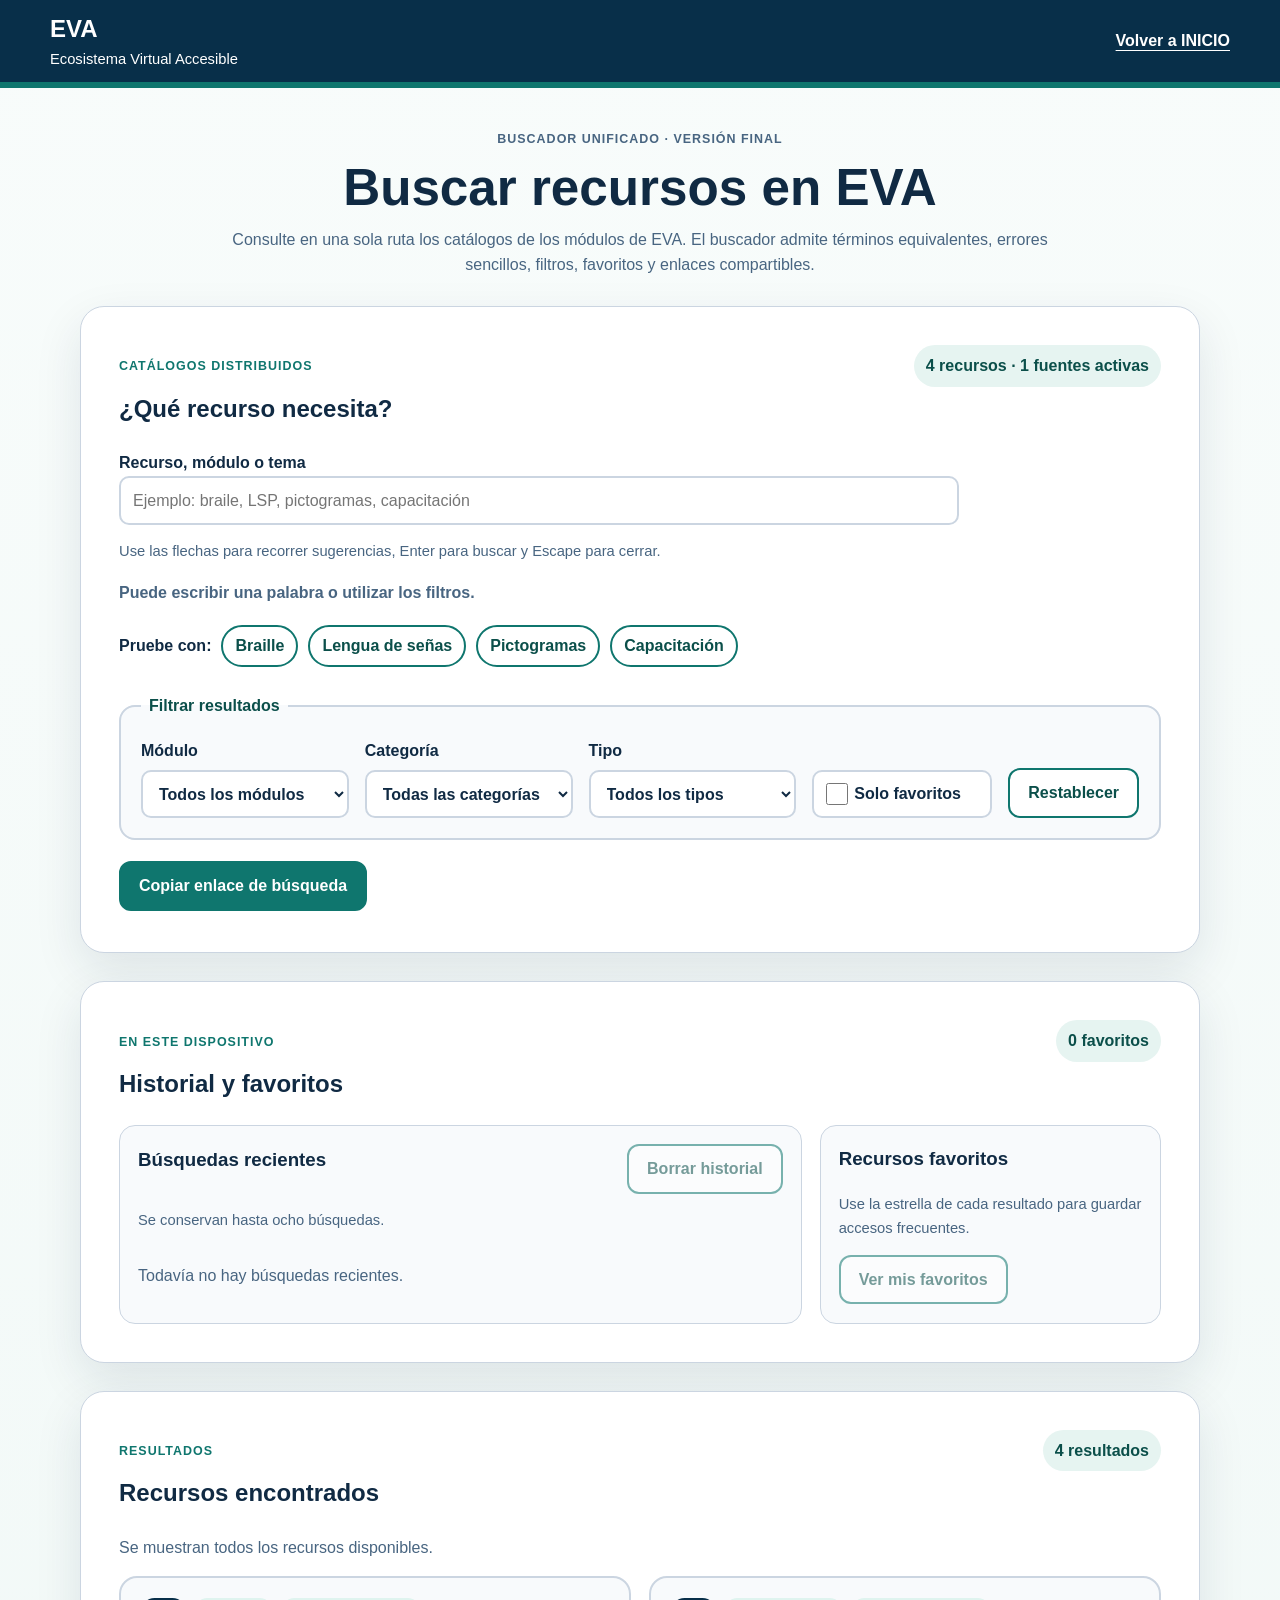
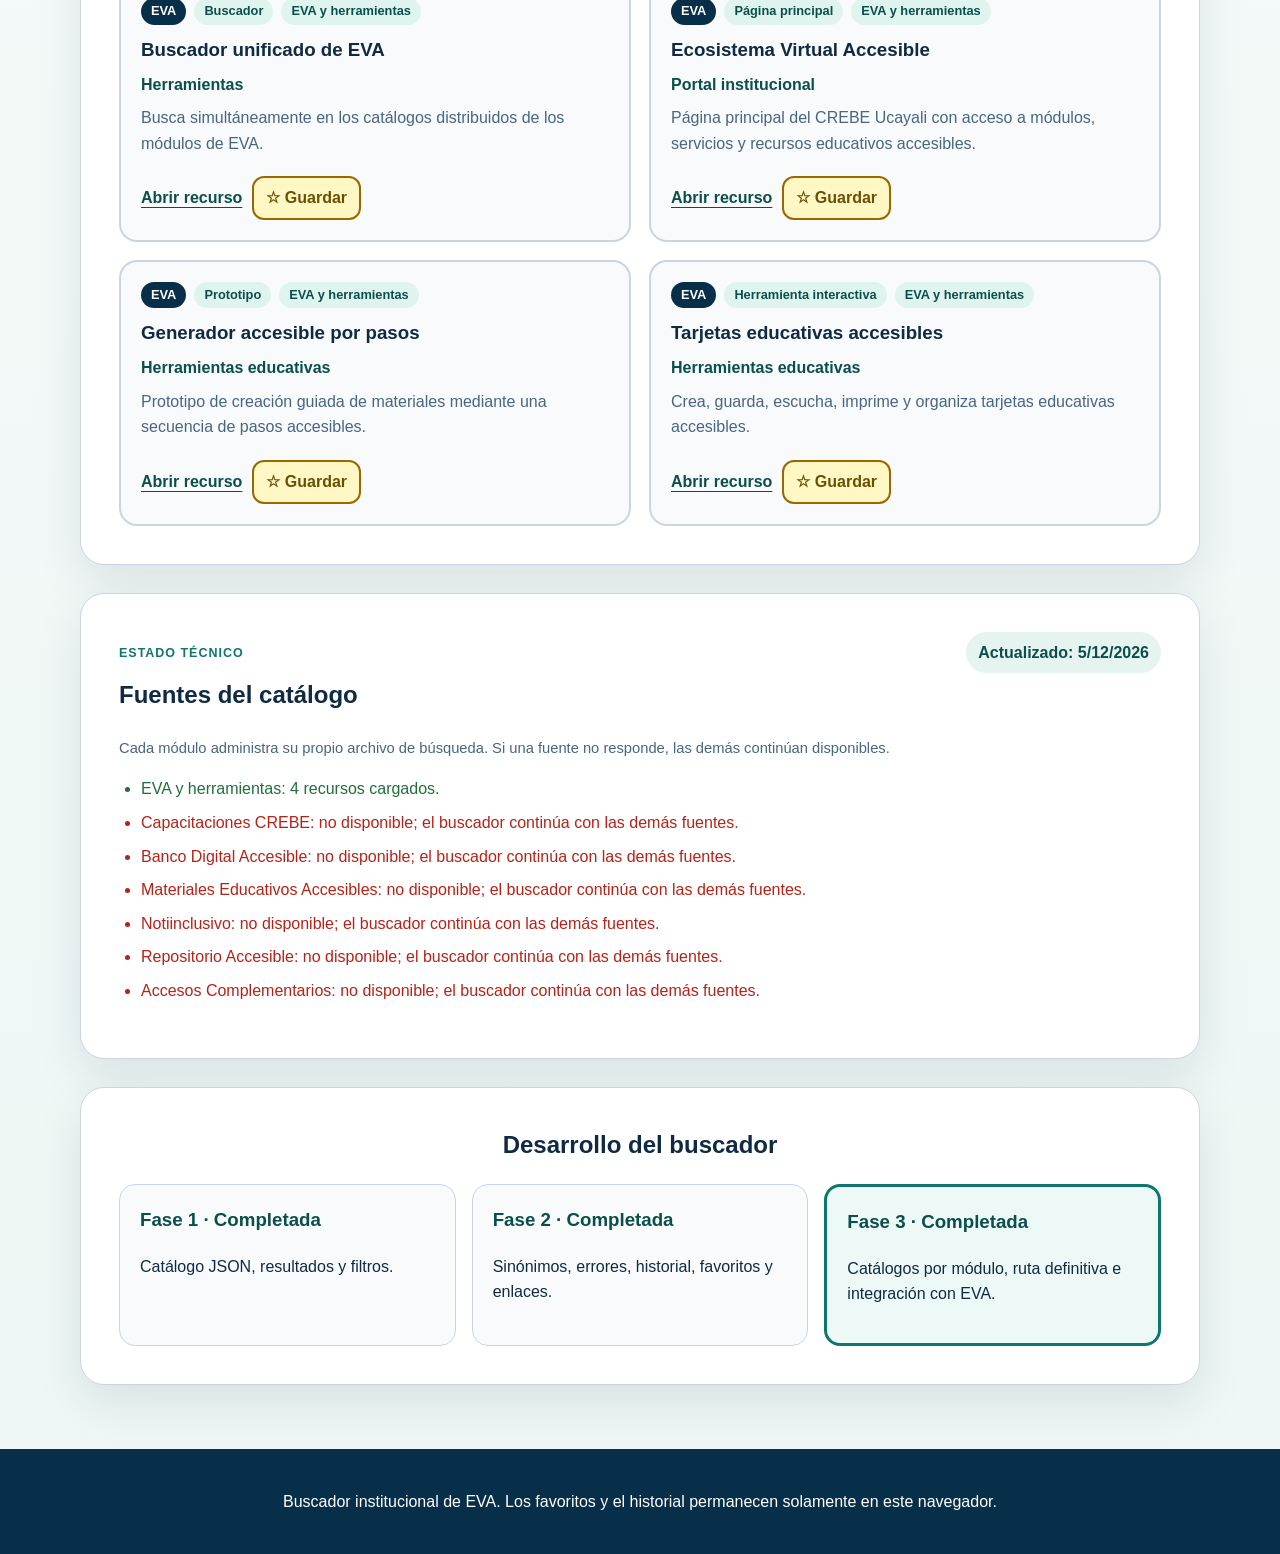
==== buscar/index.html @ 40ef4e11 "fix: refresh safe DOM search renderer" ====
<!DOCTYPE html>
<html lang="es">
<head>
  <meta charset="utf-8">
  <meta name="viewport" content="width=device-width, initial-scale=1">
  <title>Buscar recursos en EVA | CREBE Ucayali</title>
  <meta name="description" content="Buscador unificado y accesible de módulos, materiales, noticias, capacitaciones y recursos del Ecosistema Virtual Accesible.">
  <link rel="stylesheet" href="estilos.css?v=4">
</head>
<body>
  <a class="saltar" href="#contenido-principal">Saltar al contenido principal</a>
  <header class="cabecera">
    <div class="cabecera-interior">
      <a class="marca" href="../"><strong>EVA</strong><span>Ecosistema Virtual Accesible</span></a>
      <a class="volver" href="../">Volver a INICIO</a>
    </div>
  </header>

  <main id="contenido-principal" class="contenedor">
    <section class="presentacion" aria-labelledby="titulo-pagina">
      <p class="etiqueta">Buscador unificado · Versión final</p>
      <h1 id="titulo-pagina">Buscar recursos en EVA</h1>
      <p>Consulte en una sola ruta los catálogos de los módulos de EVA. El buscador admite términos equivalentes, errores sencillos, filtros, favoritos y enlaces compartibles.</p>
    </section>

    <section class="panel" aria-labelledby="titulo-buscador">
      <div class="encabezado-seccion">
        <div><p class="etiqueta-seccion">Catálogos distribuidos</p><h2 id="titulo-buscador">¿Qué recurso necesita?</h2></div>
        <p id="estado-catalogo" class="insignia" role="status" aria-live="polite">Cargando fuentes…</p>
      </div>

      <div class="campo-autocompletado">
        <label for="buscador">Recurso, módulo o tema</label>
        <div class="entrada-con-boton">
          <input id="buscador" type="search" autocomplete="off" placeholder="Ejemplo: braile, LSP, pictogramas, capacitación" role="combobox" aria-autocomplete="list" aria-expanded="false" aria-controls="lista-sugerencias" aria-activedescendant="" aria-describedby="ayuda-buscador estado-buscador estado-correccion" disabled>
          <button id="limpiar" type="button" hidden>Limpiar</button>
        </div>
        <p id="ayuda-buscador" class="ayuda">Use las flechas para recorrer sugerencias, Enter para buscar y Escape para cerrar.</p>
        <ul id="lista-sugerencias" class="lista-sugerencias" role="listbox" hidden></ul>
        <p id="estado-buscador" class="estado" role="status" aria-live="polite">Espere mientras se cargan los catálogos.</p>
        <p id="estado-correccion" class="correccion" role="status" aria-live="polite" hidden></p>
      </div>

      <div class="sugerencias-rapidas" aria-label="Búsquedas sugeridas">
        <span>Pruebe con:</span>
        <button type="button" data-consulta="braille">Braille</button>
        <button type="button" data-consulta="lengua de señas">Lengua de señas</button>
        <button type="button" data-consulta="pictogramas">Pictogramas</button>
        <button type="button" data-consulta="capacitación">Capacitación</button>
      </div>

      <fieldset class="filtros">
        <legend>Filtrar resultados</legend>
        <div class="filtros-cuadricula">
          <label>Módulo<select id="filtro-modulo" disabled><option value="">Todos los módulos</option></select></label>
          <label>Categoría<select id="filtro-categoria" disabled><option value="">Todas las categorías</option></select></label>
          <label>Tipo<select id="filtro-tipo" disabled><option value="">Todos los tipos</option></select></label>
          <label class="casilla"><input id="solo-favoritos" type="checkbox" disabled> Solo favoritos</label>
          <button id="restablecer-filtros" type="button" disabled>Restablecer</button>
        </div>
      </fieldset>

      <div class="acciones-busqueda">
        <button id="compartir-busqueda" type="button" class="principal" disabled>Copiar enlace de búsqueda</button>
        <p id="estado-compartir" class="estado" role="status" aria-live="polite"></p>
      </div>
    </section>

    <section class="panel personal" aria-labelledby="titulo-personalizacion">
      <div class="encabezado-seccion"><div><p class="etiqueta-seccion">En este dispositivo</p><h2 id="titulo-personalizacion">Historial y favoritos</h2></div><p id="contador-favoritos" class="insignia" aria-live="polite">0 favoritos</p></div>
      <div class="personal-cuadricula">
        <article><div class="bloque-encabezado"><h3>Búsquedas recientes</h3><button id="borrar-historial" type="button" disabled>Borrar historial</button></div><p class="ayuda">Se conservan hasta ocho búsquedas.</p><div id="historial-busquedas" class="historial"><p class="vacio-pequeno">Todavía no hay búsquedas recientes.</p></div></article>
        <article><h3>Recursos favoritos</h3><p class="ayuda">Use la estrella de cada resultado para guardar accesos frecuentes.</p><button id="ver-favoritos" type="button" disabled>Ver mis favoritos</button></article>
      </div>
    </section>

    <section class="panel resultados" aria-labelledby="titulo-resultados">
      <div class="encabezado-seccion"><div><p class="etiqueta-seccion">Resultados</p><h2 id="titulo-resultados">Recursos encontrados</h2></div><p id="contador-resultados" class="insignia" aria-live="polite">Cargando…</p></div>
      <p id="resumen-filtros" class="resumen">Todavía no se aplicaron filtros.</p>
      <div id="lista-resultados" class="lista-resultados" aria-label="Resultados de búsqueda"><p class="vacio">Cargando recursos…</p></div>
    </section>

    <section class="panel fuentes" aria-labelledby="titulo-fuentes">
      <div class="encabezado-seccion"><div><p class="etiqueta-seccion">Estado técnico</p><h2 id="titulo-fuentes">Fuentes del catálogo</h2></div><p id="fecha-indice" class="insignia">Sin actualizar</p></div>
      <p class="ayuda">Cada módulo administra su propio archivo de búsqueda. Si una fuente no responde, las demás continúan disponibles.</p>
      <ul id="lista-fuentes" class="lista-fuentes"><li>Cargando fuentes…</li></ul>
    </section>

    <section class="explicacion" aria-labelledby="titulo-fases">
      <h2 id="titulo-fases">Desarrollo del buscador</h2>
      <div class="fases">
        <article><h3>Fase 1 · Completada</h3><p>Catálogo JSON, resultados y filtros.</p></article>
        <article><h3>Fase 2 · Completada</h3><p>Sinónimos, errores, historial, favoritos y enlaces.</p></article>
        <article class="fase-actual"><h3>Fase 3 · Completada</h3><p>Catálogos por módulo, ruta definitiva e integración con EVA.</p></article>
      </div>
    </section>
  </main>

  <footer><p>Buscador institucional de EVA. Los favoritos y el historial permanecen solamente en este navegador.</p></footer>
  <script src="app.js?v=6"></script>
  <script src="https://crebeucayali.github.io/accesos-complementarios/accesibilidad/accesibilidad.js?v=10"></script>
</body>
</html>
---- buscar/estilos.css ----
:root{--fondo:#eef7f5;--superficie:#fff;--texto:#102a43;--sec:#486581;--marca:#0f766e;--osc:#0b4f4a;--borde:#cbd5e1;--foco:#f59e0b;--suave:#f8fafc;--error:#b42318;--ok:#216e39}
*{box-sizing:border-box}html{scroll-behavior:smooth}body{margin:0;font-family:Arial,Helvetica,sans-serif;color:var(--texto);background:linear-gradient(180deg,#f8fcfb,var(--fondo));line-height:1.6}[hidden]{display:none!important}
.saltar{position:fixed;top:10px;left:10px;z-index:1000;padding:10px 14px;background:#fff;color:#082f49;border:3px solid var(--foco);transform:translateY(-160%)}.saltar:focus{transform:translateY(0)}
.cabecera{background:#082f49;color:#fff;border-bottom:6px solid var(--marca)}.cabecera-interior{width:min(1180px,calc(100% - 32px));margin:auto;min-height:82px;display:flex;align-items:center;justify-content:space-between;gap:20px}.marca{color:#fff;text-decoration:none;display:flex;flex-direction:column}.marca strong{font-size:1.5rem}.marca span{font-size:.92rem}.volver{color:#fff;font-weight:700;text-underline-offset:4px}
.contenedor{width:min(1120px,calc(100% - 32px));margin:auto;padding:42px 0 64px}.presentacion{text-align:center;margin-bottom:28px}.presentacion h1{font-size:clamp(2rem,5vw,3.2rem);line-height:1.1;margin:.2em 0}.presentacion p{max-width:850px;margin:auto;color:var(--sec)}.etiqueta,.etiqueta-seccion{text-transform:uppercase;letter-spacing:.08em;font-weight:800;font-size:.78rem;color:var(--marca)}
.panel,.explicacion{background:var(--superficie);border:1px solid var(--borde);border-radius:24px;box-shadow:0 18px 48px rgba(16,42,67,.1);padding:clamp(22px,4vw,38px);margin-top:28px}.encabezado-seccion{display:flex;justify-content:space-between;align-items:flex-start;gap:24px;margin-bottom:22px}.encabezado-seccion h2{margin:.15rem 0 0}.insignia{margin:0;padding:8px 12px;border-radius:999px;background:#e6f4f1;color:var(--osc);font-weight:800}.insignia.error{background:#fff1f0;color:var(--error)}
.campo-autocompletado{position:relative;max-width:850px}.campo-autocompletado>label,.filtros label{display:grid;gap:6px;font-weight:700}.entrada-con-boton{display:grid;grid-template-columns:minmax(0,1fr) auto;gap:10px}input,select,button{font:inherit}input,select{width:100%;min-height:48px;padding:10px 12px;border:2px solid var(--borde);border-radius:10px;background:#fff;color:var(--texto)}button{min-height:48px;padding:10px 18px;border:2px solid var(--marca);border-radius:12px;background:#fff;color:var(--osc);font-weight:800;cursor:pointer}button:hover{background:#e6f4f1}button:disabled{opacity:.55;cursor:not-allowed}.principal{background:var(--marca);color:#fff}.principal:hover{background:var(--osc)}
.ayuda,.estado,.resumen{color:var(--sec)}.ayuda{font-size:.92rem}.estado{min-height:1.5em;font-weight:700}.correccion{padding:10px 12px;border-left:4px solid var(--foco);background:#fff8e5;color:#5b4813}
.lista-sugerencias{position:absolute;z-index:30;top:86px;left:0;right:0;margin:0;padding:6px;list-style:none;border:2px solid var(--marca);border-radius:14px;background:#fff;box-shadow:0 18px 44px rgba(16,42,67,.18);max-height:370px;overflow:auto}.lista-sugerencias button{width:100%;min-height:0;padding:12px;border:0;display:grid;grid-template-columns:auto 1fr;gap:12px;text-align:left;align-items:center}.lista-sugerencias button.activo,.lista-sugerencias button:hover{background:#dff4ef}.tipo{min-width:62px;padding:4px 8px;border-radius:999px;background:#082f49;color:#fff;text-align:center;font-size:.78rem;font-weight:800}.texto-sugerencia{display:grid}.texto-sugerencia span{color:var(--sec);font-size:.88rem}
.sugerencias-rapidas,.acciones-busqueda,.historial{display:flex;align-items:center;flex-wrap:wrap;gap:10px}.sugerencias-rapidas{margin-top:20px}.sugerencias-rapidas span{font-weight:800}.sugerencias-rapidas button,.historial button{min-height:40px;padding:6px 12px;border-radius:999px}.acciones-busqueda{margin-top:18px}
.filtros{margin:26px 0 0;padding:20px;border:2px solid var(--borde);border-radius:16px;background:var(--suave)}.filtros legend{padding:0 8px;color:var(--osc);font-weight:800}.filtros-cuadricula{display:grid;grid-template-columns:repeat(3,minmax(0,1fr)) minmax(180px,.8fr) auto;gap:16px;align-items:end}.casilla{display:flex!important;align-items:center;gap:9px;min-height:48px;padding:8px 12px;border:2px solid var(--borde);border-radius:10px;background:#fff}.casilla input{width:22px;min-height:22px;margin:0}
.personal-cuadricula{display:grid;grid-template-columns:2fr 1fr;gap:18px}.personal article{padding:18px;border:1px solid var(--borde);border-radius:16px;background:var(--suave)}.personal h3{margin-top:0}.bloque-encabezado{display:flex;align-items:center;justify-content:space-between;gap:12px}.vacio-pequeno{color:var(--sec)}
.lista-resultados{display:grid;grid-template-columns:repeat(2,minmax(0,1fr));gap:18px}.resultado{display:flex;flex-direction:column;min-width:0;padding:20px;border:2px solid var(--borde);border-radius:18px;background:var(--suave)}.resultado-meta{display:flex;flex-wrap:wrap;gap:8px}.resultado-meta span{padding:3px 10px;border-radius:999px;background:#dff4ef;color:var(--osc);font-size:.8rem;font-weight:800}.resultado-meta span:first-child{background:#082f49;color:#fff}.resultado h3{margin:.8rem 0 .35rem;line-height:1.3}.resultado p{margin:.25rem 0;color:var(--sec)}.resultado-categoria{font-weight:700;color:var(--osc)!important}.resultado-acciones{display:flex;align-items:center;gap:10px;flex-wrap:wrap;margin-top:auto;padding-top:16px}.resultado-enlace{color:var(--osc);font-weight:800;text-underline-offset:4px}.favorito{min-height:42px;padding:7px 12px;border-color:#9a6700;color:#6b4f00;background:#fff8c5}.favorito[aria-pressed=true]{background:#9a6700;color:#fff}.vacio{grid-column:1/-1;padding:30px;border:2px dashed var(--borde);border-radius:16px;text-align:center;color:var(--sec);background:var(--suave)}
.lista-fuentes{display:grid;gap:8px;padding-left:22px}.lista-fuentes li.cargada{color:var(--ok)}.lista-fuentes li.error{color:var(--error)}.fases{display:grid;grid-template-columns:repeat(3,1fr);gap:16px}.fases article{padding:20px;border:1px solid var(--borde);border-radius:16px;background:var(--suave)}.fases h3{margin-top:0;color:var(--osc)}.fase-actual{border:3px solid var(--marca)!important;background:#edf9f6!important}.explicacion h2{text-align:center;margin-top:0}
:where(a,button,input,select,[tabindex]):focus-visible{outline:4px solid var(--foco)!important;outline-offset:3px!important}footer{padding:24px 16px;background:#082f49;color:#fff;text-align:center}
@media(max-width:980px){.filtros-cuadricula{grid-template-columns:repeat(2,minmax(0,1fr))}.personal-cuadricula{grid-template-columns:1fr}}
@media(max-width:760px){.cabecera-interior,.encabezado-seccion{align-items:stretch;flex-direction:column}.cabecera-interior{padding:18px 0}.lista-resultados,.fases,.filtros-cuadricula{grid-template-columns:1fr}.entrada-con-boton{grid-template-columns:1fr}.lista-sugerencias{top:137px}.bloque-encabezado{align-items:flex-start;flex-direction:column}}
@media(max-width:480px){.contenedor{width:min(100% - 20px,1120px);padding-top:28px}.panel,.explicacion{border-radius:18px}.sugerencias-rapidas{display:grid}.sugerencias-rapidas button{width:100%}}
@media(prefers-reduced-motion:reduce){*,*::before,*::after{scroll-behavior:auto!important;animation-duration:.01ms!important;transition-duration:.01ms!important}}
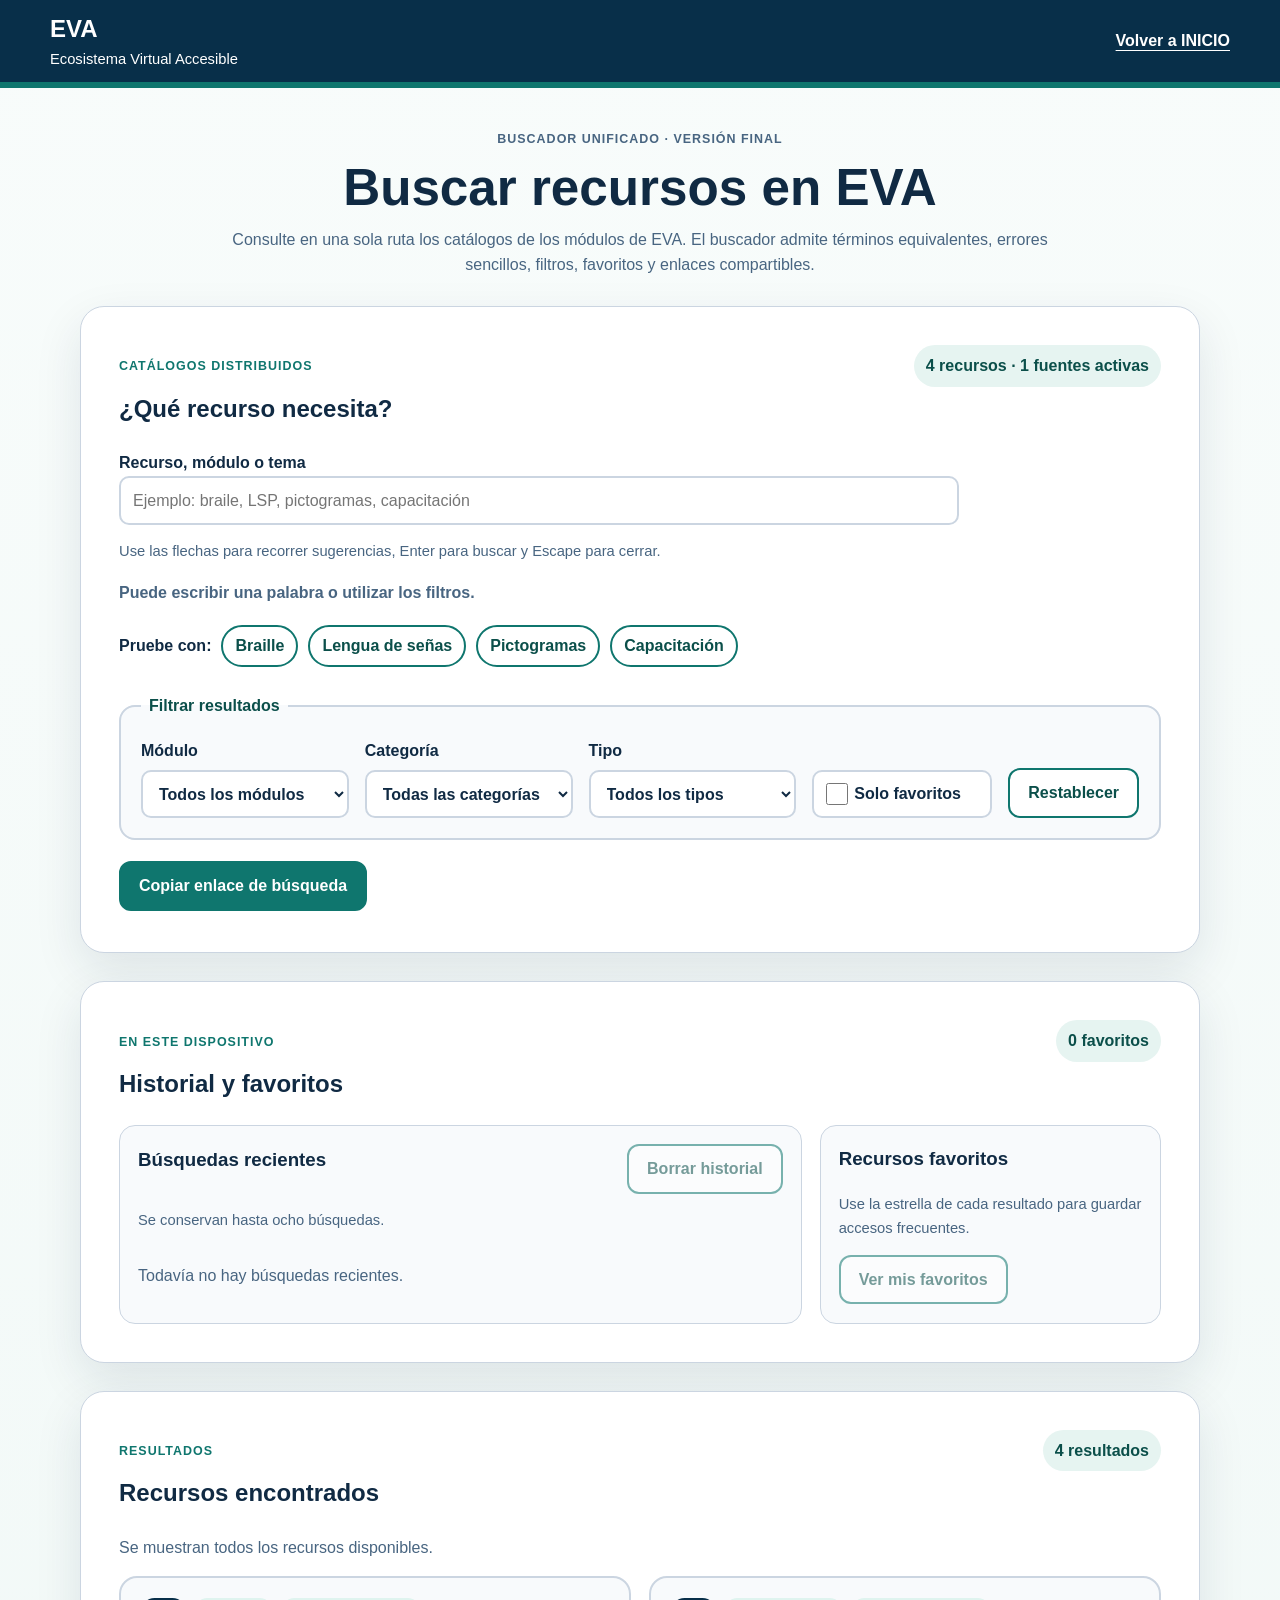
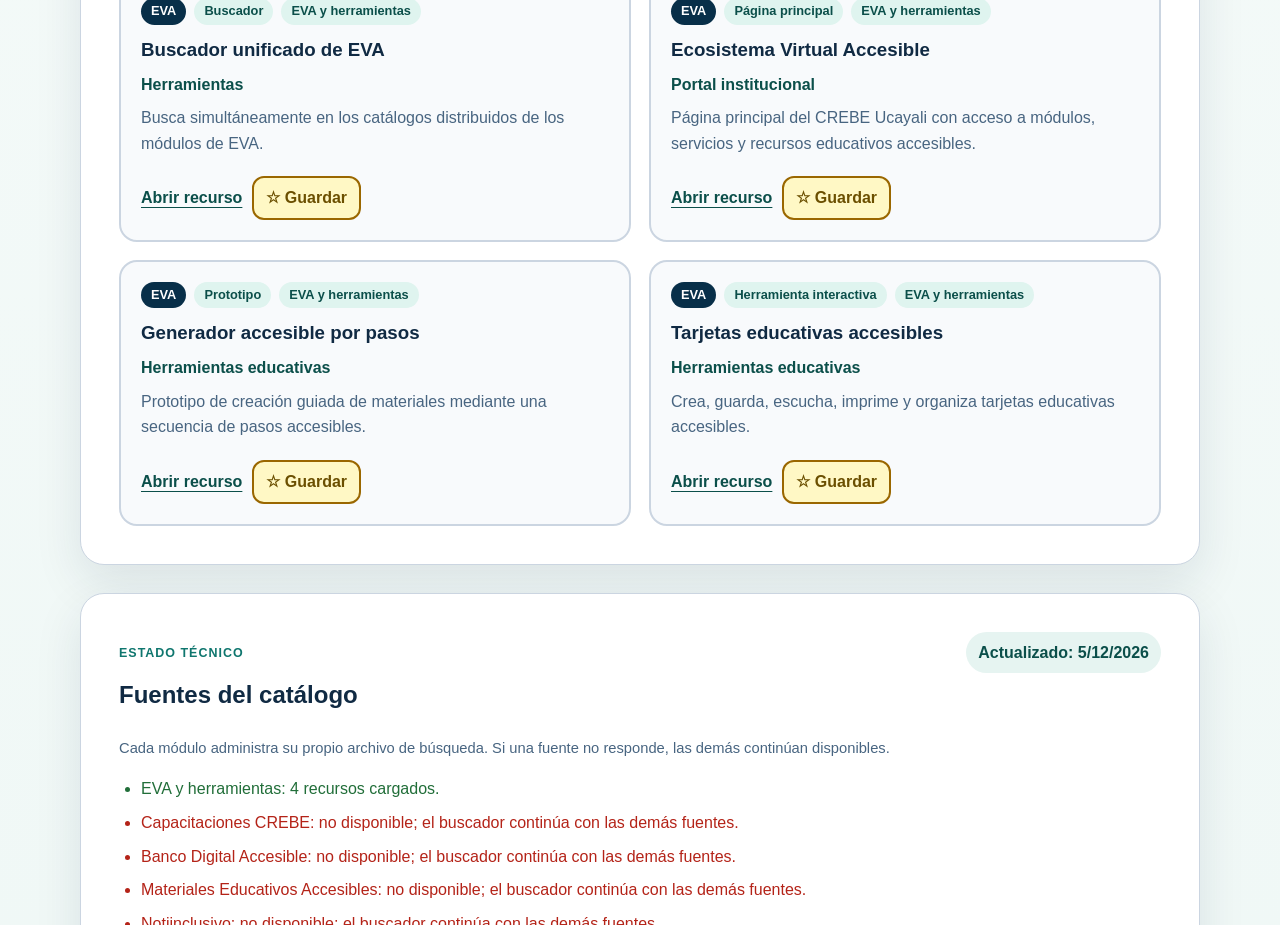
==== commit 09858458: "Integra visitas EVA en subacceso principal" ====
--- a/buscar/index.html
+++ b/buscar/index.html
@@ -2,10 +2,11 @@
 <html lang="es">
 <head>
   <meta charset="utf-8">
+  <meta http-equiv="Content-Security-Policy" content="default-src 'self'; base-uri 'self'; object-src 'none'; script-src 'self'; style-src 'self'; img-src 'self' data:; font-src 'self'; connect-src 'self' https://dteimbhwtzghhsijeeld.supabase.co; media-src 'self'; frame-src 'none'; form-action 'self'; manifest-src 'self'; worker-src 'self'; upgrade-insecure-requests">
   <meta name="viewport" content="width=device-width, initial-scale=1">
   <title>Buscar recursos en EVA | CREBE Ucayali</title>
   <meta name="description" content="Buscador unificado y accesible de módulos, materiales, noticias, capacitaciones y recursos del Ecosistema Virtual Accesible.">
-  <link rel="stylesheet" href="estilos.css?v=4">
+  <link rel="stylesheet" href="estilos.css?v=5">
 </head>
 <body>
   <a class="saltar" href="#contenido-principal">Saltar al contenido principal</a>
@@ -97,7 +98,8 @@
   </main>
 
   <footer><p>Buscador institucional de EVA. Los favoritos y el historial permanecen solamente en este navegador.</p></footer>
-  <script src="app.js?v=6"></script>
+  <script src="app.js?v=7"></script>
   <script src="https://crebeucayali.github.io/accesos-complementarios/accesibilidad/accesibilidad.js?v=10"></script>
+  <script src="https://crebeucayali.github.io/accesos-complementarios/estadisticas/visitas-eva.js?v=2" data-eva-modulo="principal" defer></script>
 </body>
 </html>
--- a/buscar/estilos.css
+++ b/buscar/estilos.css
@@ -16,4 +16,7 @@
 @media(max-width:980px){.filtros-cuadricula{grid-template-columns:repeat(2,minmax(0,1fr))}.personal-cuadricula{grid-template-columns:1fr}}
 @media(max-width:760px){.cabecera-interior,.encabezado-seccion{align-items:stretch;flex-direction:column}.cabecera-interior{padding:18px 0}.lista-resultados,.fases,.filtros-cuadricula{grid-template-columns:1fr}.entrada-con-boton{grid-template-columns:1fr}.lista-sugerencias{top:137px}.bloque-encabezado{align-items:flex-start;flex-direction:column}}
 @media(max-width:480px){.contenedor{width:min(100% - 20px,1120px);padding-top:28px}.panel,.explicacion{border-radius:18px}.sugerencias-rapidas{display:grid}.sugerencias-rapidas button{width:100%}}
-@media(prefers-reduced-motion:reduce){*,*::before,*::after{scroll-behavior:auto!important;animation-duration:.01ms!important;transition-duration:.01ms!important}}+@media(prefers-reduced-motion:reduce){*,*::before,*::after{scroll-behavior:auto!important;animation-duration:.01ms!important;transition-duration:.01ms!important}}
+
+/* Respaldo oculto para copiar enlaces sin estilos inline. */
+.copiar-fallback{position:fixed;opacity:0;pointer-events:none}
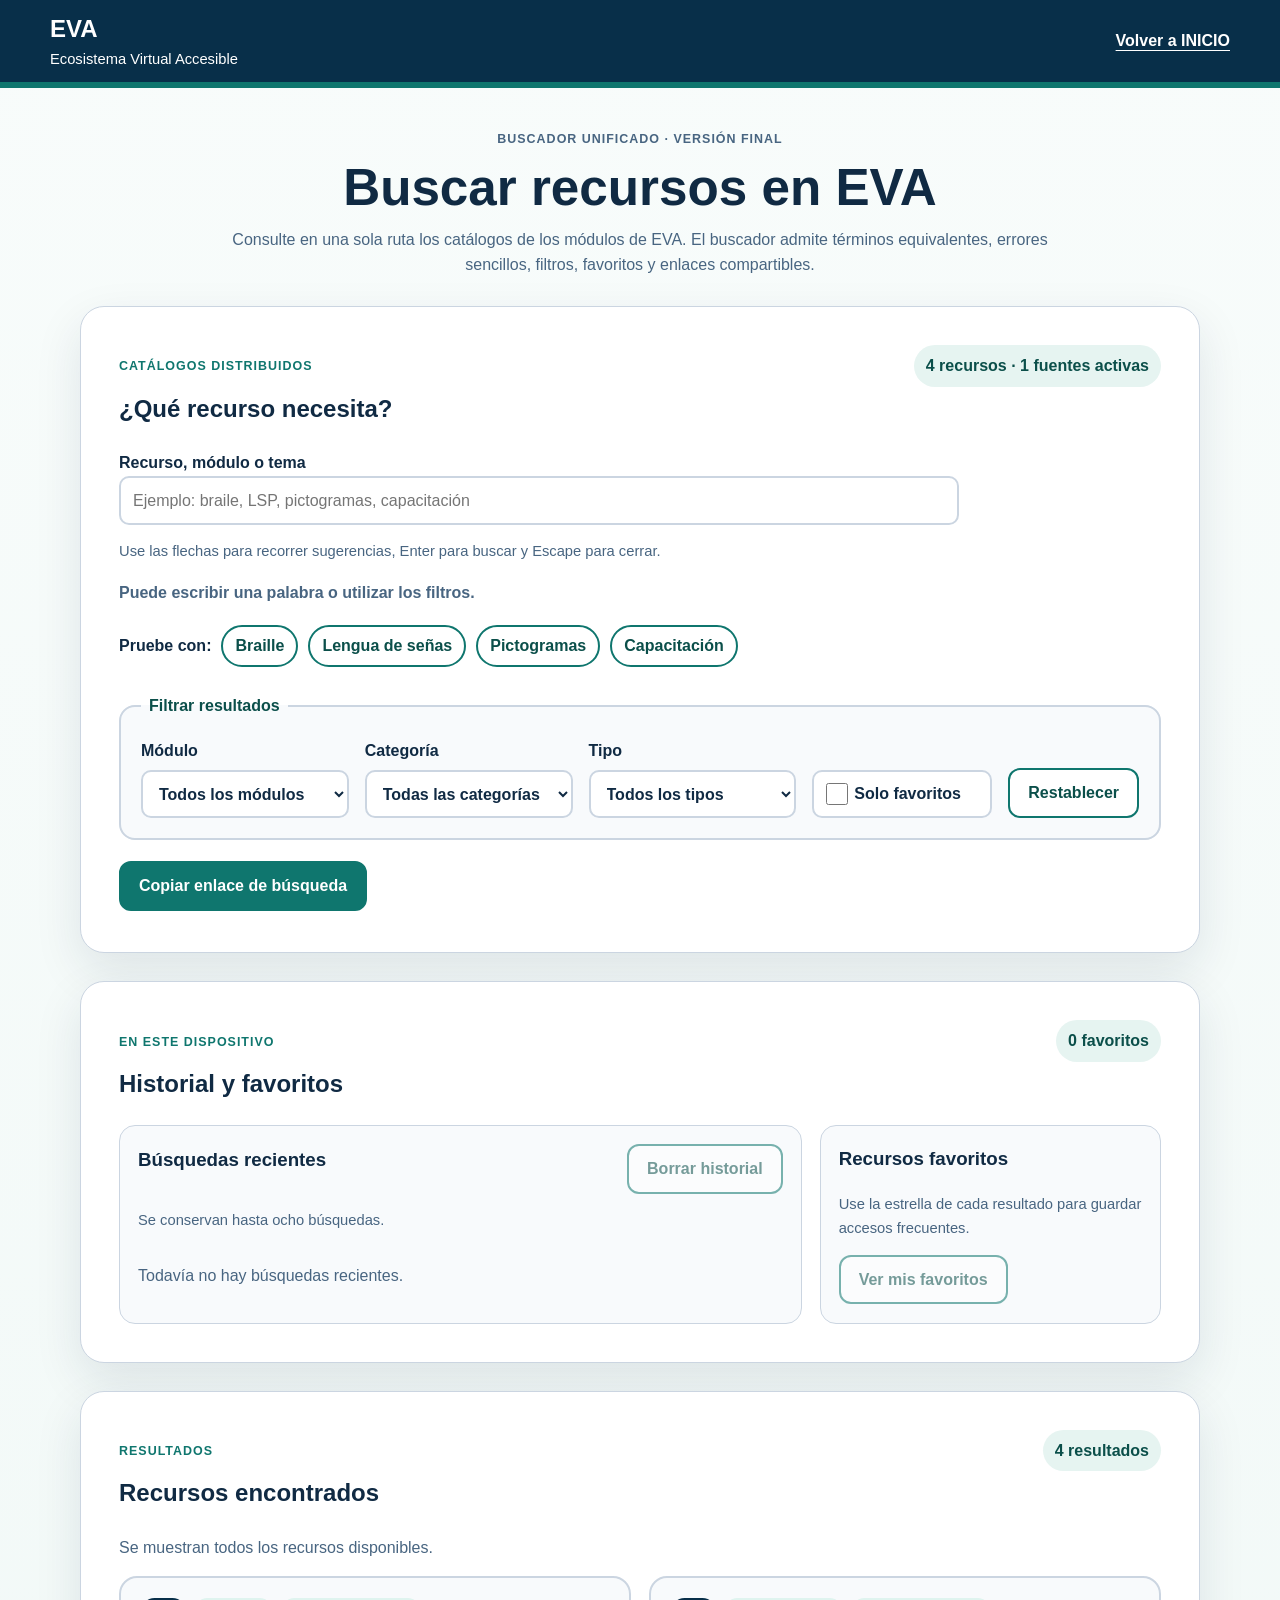
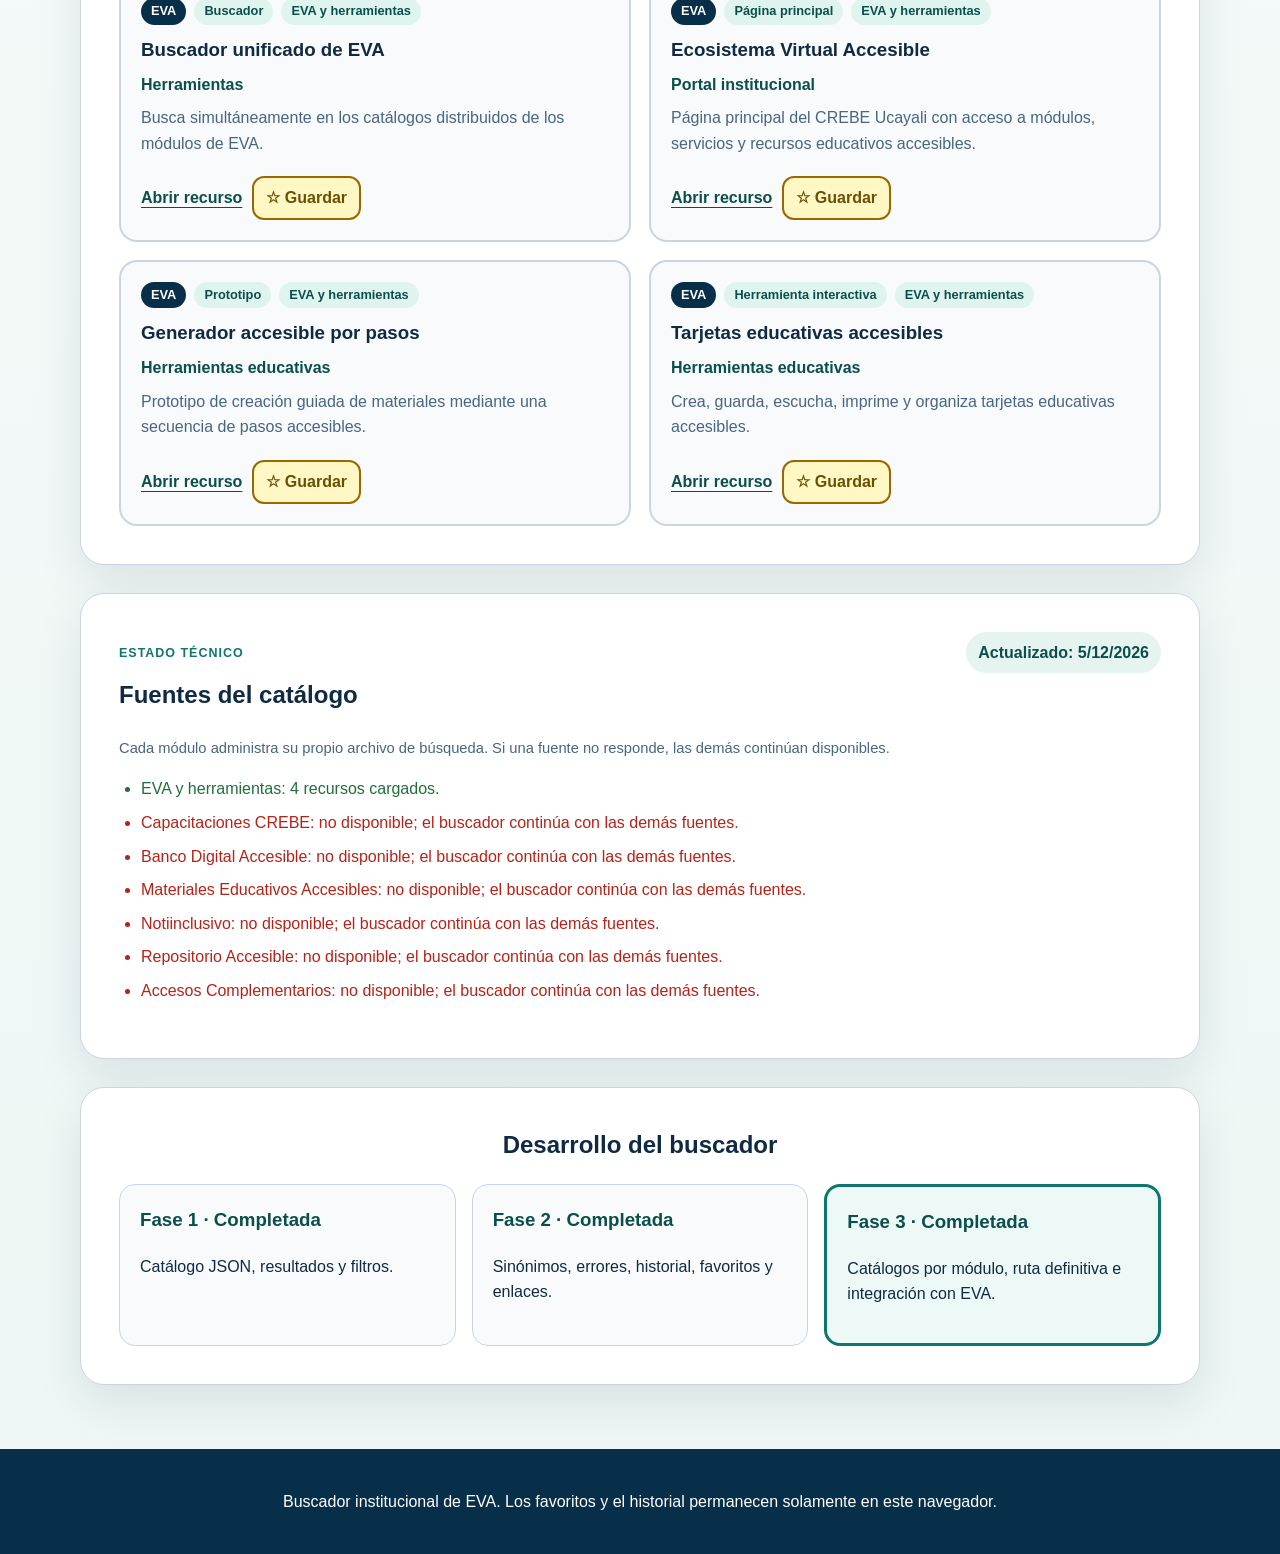
==== commit c44e851c: "Fase 9 Etapa 3: completar metadata del portal principal" ====
--- a/buscar/index.html
+++ b/buscar/index.html
@@ -6,6 +6,7 @@
   <meta name="viewport" content="width=device-width, initial-scale=1">
   <title>Buscar recursos en EVA | CREBE Ucayali</title>
   <meta name="description" content="Buscador unificado y accesible de módulos, materiales, noticias, capacitaciones y recursos del Ecosistema Virtual Accesible.">
+  <link rel="canonical" href="https://crebeucayali.github.io/buscar/">
   <link rel="stylesheet" href="estilos.css?v=5">
 </head>
 <body>
